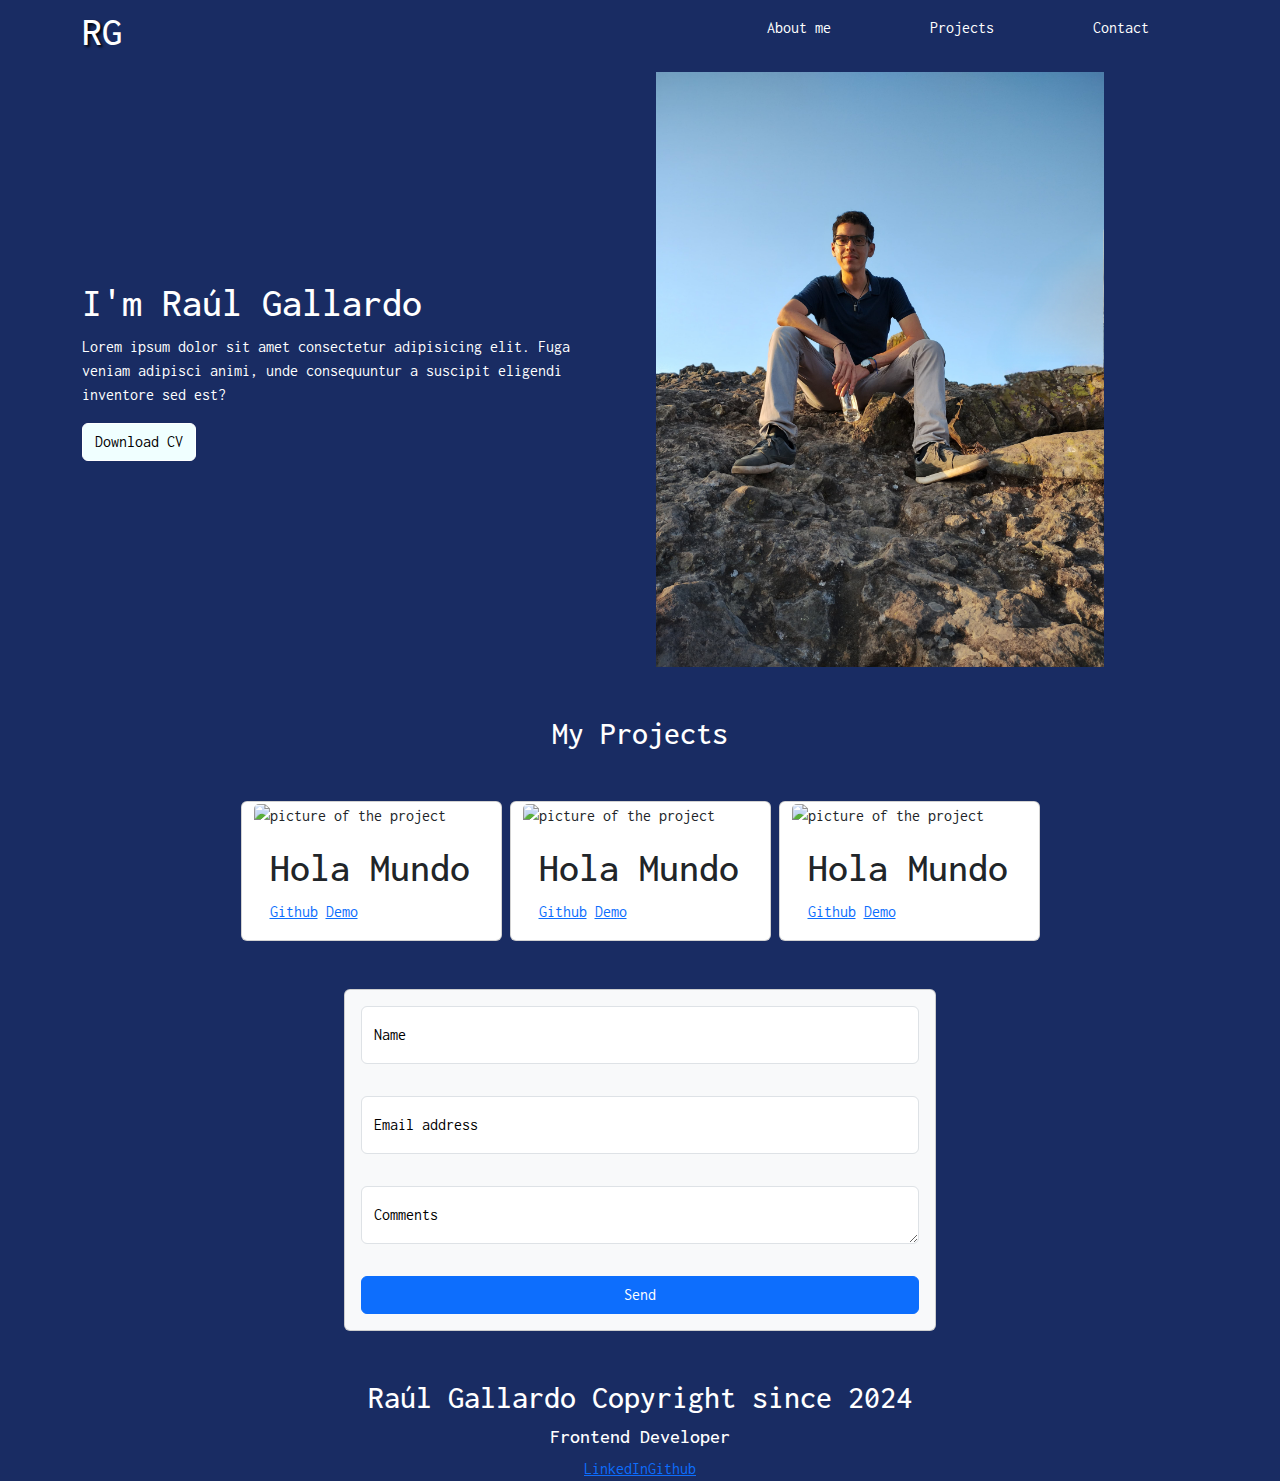
==== Portafolio-web/index.html @ 492ffdc8 "Adding classes and homeworks" ====
<!DOCTYPE html>
<html lang="en">

<head>
    <meta charset="UTF-8">
    <meta name="viewport" content="width=device-width, initial-scale=1.0">
    <title>Mi super Portafolio</title>
    <link rel="stylesheet" href="./assets/css/styles.css">
    <link href="https://cdn.jsdelivr.net/npm/bootstrap@5.3.3/dist/css/bootstrap.min.css" rel="stylesheet"
        integrity="sha384-QWTKZyjpPEjISv5WaRU9OFeRpok6YctnYmDr5pNlyT2bRjXh0JMhjY6hW+ALEwIH" crossorigin="anonymous">
</head>

<body class="body">
    <div class="container">

        <header class="header">
            <section>
                <nav class="navbar">
                    <section class="logo">
                        <h2><span>R</span>G</h2>
                    </section>
                    <ul class="menu-navbar">
                        <li><a href="#">About me</a></li>
                        <li><a href="#">Projects</a></li>
                        <li><a href="#">Contact</a></li>
                    </ul>
                </nav>
            </section>
        </header>

        <main class="main-content">
            <section class="bio">
                <h1>I'm Raúl Gallardo</h1>
                <p>Lorem ipsum dolor sit amet consectetur adipisicing elit. Fuga veniam adipisci animi, unde
                    consequuntur a suscipit eligendi inventore sed est?</p>
                <a href="#" class="btn btn-outline-success">Download CV</a>
            </section>
            <section class="img-container">
                <img src="./assets/images/IMG-20240304-WA0087.jpg" alt="personal picture of Raúl Gallardo">
            </section>
        </main>

        <section class="projects-container m-5">
            <section class="projects-header m-5">
                <h2 class="text-center">My Projects</h2>
            </section>
            <section class="projects-box ">
                <div class="row grid gap-2 d-flex justify-content-center">
                    <article class="card col-3 ">
                        <section>
                            <img class="card-img-top"
                                src="https://sergiosanz.dev/static/b0ad08bfda05fba464bf2927db87772d/6df68/html-css.png"
                                alt="picture of the project">
                        </section>
                        <section class="card-body">
                            <section class="card-title">
                                <h1>Hola Mundo</h1>
                            </section>
                            <section class="card-links">
                                <a href="#">Github</a>
                                <a href="#">Demo</a>
                            </section>
                        </section>
                    </article> <!-- card -->

                    <article class="card col-3">
                        <section>
                            <img class="card-img-top"
                                src="https://sergiosanz.dev/static/b0ad08bfda05fba464bf2927db87772d/6df68/html-css.png"
                                alt="picture of the project">
                        </section>
                        <section class="card-body">
                            <section class="card-title">
                                <h1>Hola Mundo</h1>
                            </section>
                            <section class="card-links">
                                <a href="#">Github</a>
                                <a href="#">Demo</a>
                            </section>
                        </section>
                    </article> <!-- card -->

                    <article class="card col-3">
                        <section>
                            <img class="card-img-top"
                                src="https://sergiosanz.dev/static/b0ad08bfda05fba464bf2927db87772d/6df68/html-css.png"
                                alt="picture of the project">
                        </section>
                        <section class="card-body">
                            <section class="card-title">
                                <h1>Hola Mundo</h1>
                            </section>
                            <section class="card-links">
                                <a href="#">Github</a>
                                <a href="#">Demo</a>
                            </section>
                        </section>
                    </article> <!-- card -->

                </div>
            </section>
        </section>

    </div>


    <section class="contact-form d-flex justify-content-center m-5">
        <form action="#" class="card col-6 bg-light">

            <section class="form-floating m-3">
                <input type="text" class="form-control" id="floatingInput" placeholder="Jhon Doe">
                <label for="floatingInput" class="text-black">Name</label>
            </section>
            
            <section class="form-floating m-3">
                <input type="email" class="form-control" id="floatingInput" placeholder="name@example.com">
                <label for="floatingInput" class="text-black">Email address</label>
            </section>

            <section class="form-floating m-3">
                <textarea class="form-control" placeholder="Leave a comment here" id="floatingTextarea"></textarea>
                <label for="floatingTextarea" class="text-black">Comments</label>
            </section>

            <a href="#" class="btn btn-primary m-3">Send</a>
        </form>

    </section>


    <footer class="footer-section">
        <section class="footer-content">
            <h2 class="text-center">Raúl Gallardo Copyright since 2024</h2>
            <h5 class="text-center">Frontend Developer</h5>
        </section>
        <section class="social-networks d-flex justify-content-center">
            <a href="#">LinkedIn</a>
            <a href="#">Github</a>
            <a href="#"></a>
        </section>
    </footer>

</body>

</html>
---- Portafolio-web/assets/css/styles.css ----
@import url('https://fonts.googleapis.com/css2?family=Inconsolata:wght@200..900&display=swap');

.body{
    background-color: #192c63;
    color: #FFFFFF;
    font-family: "Inconsolata", monospace !important;
}

/* Header Section */

.header .navbar .logo h2{
    font-size: 2.5em !important;
}
.header .navbar .logo span{
    text-shadow: 2px 2px 3px #000;
}

.header .navbar .menu-navbar{
    width: 40vw;
    display: flex;
    justify-content: space-around;
    list-style: none;
}

.header .navbar .menu-navbar li a{
    text-decoration: none;
    color: white;
}

/* Main Section */

.main-content{
    display: grid;
    grid-template-columns: 1fr 1fr;
    gap: 2rem;
    align-items: center;
}

.main-content .img-container img{
    width: 35vw;
    gap: 2rem;
}

/* Boton */

.btn-outline-success{
    background-color: azure !important;
    color: black !important;
    border-color: white !important;
    transition: 0.5s;
}

.btn-outline-success:hover{
    background-color:blueviolet !important;
    color: black !important;
    border-color: blueviolet !important;
    transition: 0.5s;
}
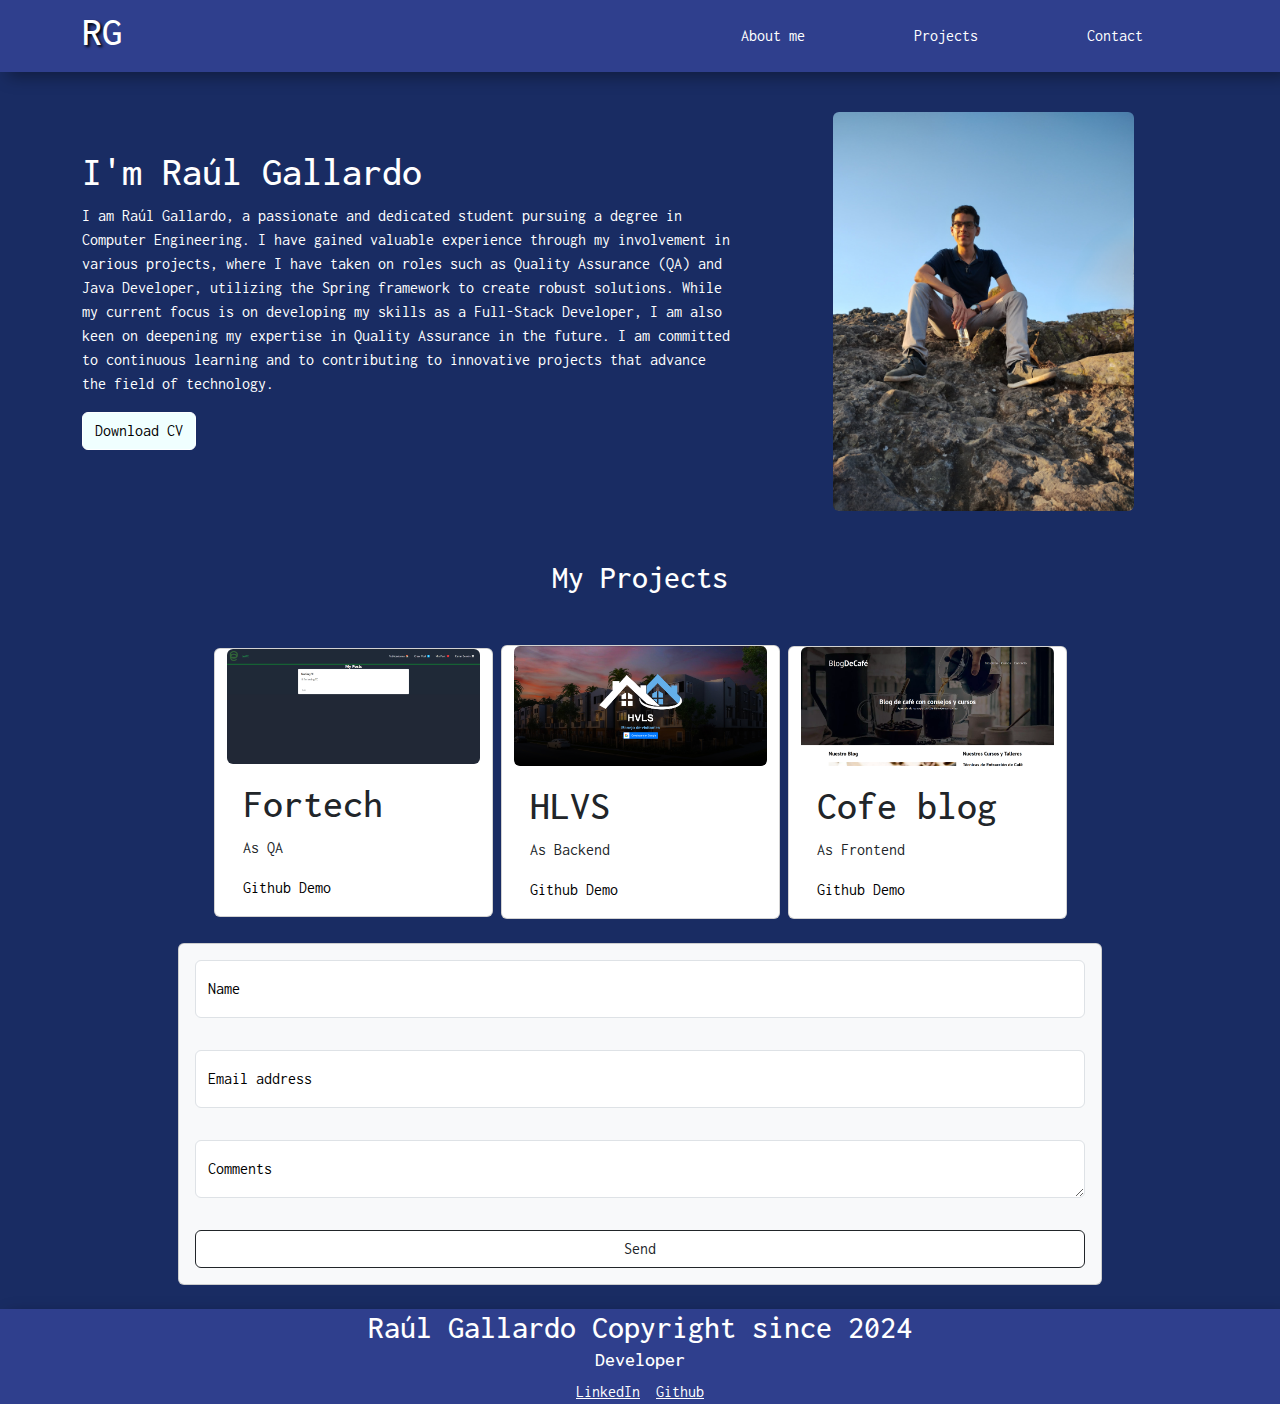
==== commit e89790d8: "finish portafolio-web" ====
--- a/Portafolio-web/index.html
+++ b/Portafolio-web/index.html
@@ -4,57 +4,82 @@
 <head>
     <meta charset="UTF-8">
     <meta name="viewport" content="width=device-width, initial-scale=1.0">
-    <title>Mi super Portafolio</title>
+    <title>Mi Portafolio</title>
     <link rel="stylesheet" href="./assets/css/styles.css">
     <link href="https://cdn.jsdelivr.net/npm/bootstrap@5.3.3/dist/css/bootstrap.min.css" rel="stylesheet"
         integrity="sha384-QWTKZyjpPEjISv5WaRU9OFeRpok6YctnYmDr5pNlyT2bRjXh0JMhjY6hW+ALEwIH" crossorigin="anonymous">
 </head>
 
 <body class="body">
-    <div class="container">
-
-        <header class="header">
-            <section>
-                <nav class="navbar">
-                    <section class="logo">
-                        <h2><span>R</span>G</h2>
-                    </section>
-                    <ul class="menu-navbar">
+    <header class="header">
+        <section class="container">
+            <nav class="navbar d-flex flex-md-row flex-column align-items-center">
+                <section class="logo">
+                    <h2><span>R</span>G</h2>
+                </section>
+                <div class="list d-flex justify-content-center text-center">
+                    <ul class="menu-navbar d-flex flex-md-row flex-column align-items-center m-0 p-0">
                         <li><a href="#">About me</a></li>
                         <li><a href="#">Projects</a></li>
                         <li><a href="#">Contact</a></li>
                     </ul>
-                </nav>
-            </section>
-        </header>
+                </div>
+            </nav>
+        </section>
+    </header>
 
-        <main class="main-content">
+    <div class="container">
+        <main class="main-content d-flex flex-column flex-md-row mt-3">
             <section class="bio">
                 <h1>I'm Raúl Gallardo</h1>
-                <p>Lorem ipsum dolor sit amet consectetur adipisicing elit. Fuga veniam adipisci animi, unde
-                    consequuntur a suscipit eligendi inventore sed est?</p>
+                <p>I am Raúl Gallardo, a passionate and dedicated student pursuing a degree in Computer Engineering. I
+                    have gained valuable experience through my involvement in various projects, where I have taken on
+                    roles such as Quality Assurance (QA) and Java Developer, utilizing the Spring framework to create
+                    robust solutions. While my current focus is on developing my skills as a Full-Stack Developer, I am
+                    also keen on deepening my expertise in Quality Assurance in the future. I am committed to continuous
+                    learning and to contributing to innovative projects that advance the field of technology.</p>
                 <a href="#" class="btn btn-outline-success">Download CV</a>
             </section>
-            <section class="img-container">
-                <img src="./assets/images/IMG-20240304-WA0087.jpg" alt="personal picture of Raúl Gallardo">
+            <section class="img-container pt-md-4 pt-3 d-flex justify-content-center">
+                <img src="./assets/images/IMG-20240304-WA0087.jpg" alt="personal picture of Raúl Gallardo"
+                    class="rounded">
             </section>
         </main>
 
-        <section class="projects-container m-5">
+        <section class="projects-container m-0">
             <section class="projects-header m-5">
                 <h2 class="text-center">My Projects</h2>
             </section>
-            <section class="projects-box ">
-                <div class="row grid gap-2 d-flex justify-content-center">
-                    <article class="card col-3 ">
+            <section class="projects-box">
+                <div
+                    class="projects-box__container row gap-2 d-flex flex-column flex-sm-row justify-content-center m-0 align-items-center">
+                    <article class="card col-md-3 col-9 project-card">
                         <section>
-                            <img class="card-img-top"
-                                src="https://sergiosanz.dev/static/b0ad08bfda05fba464bf2927db87772d/6df68/html-css.png"
+                            <img class="card-img-top card__img rounded"
+                                src="./assets/images/Captura de pantalla 2023-11-21 192719.png"
                                 alt="picture of the project">
                         </section>
                         <section class="card-body">
                             <section class="card-title">
-                                <h1>Hola Mundo</h1>
+                                <h1>Fortech</h1>
+                                <p>As QA</p>
+                            </section>
+                            <section class="card-links">
+                                <a href="https://github.com/nrecinos2001/finances-blog">Github</a>
+                                <a href="#">Demo</a>
+                            </section>
+                        </section>
+                    </article> <!-- card -->
+
+                    <article class="card col-md-3 col-9 project-card">
+                        <section>
+                            <img class="card-img-top card__img rounded"
+                                src="./assets/images/Screenshot 2024-08-27 211734.png" alt="picture of the project">
+                        </section>
+                        <section class="card-body">
+                            <section class="card-title">
+                                <h1>HLVS</h1>
+                                <p>As Backend</p>
                             </section>
                             <section class="card-links">
                                 <a href="#">Github</a>
@@ -63,36 +88,19 @@
                         </section>
                     </article> <!-- card -->
 
-                    <article class="card col-3">
+                    <article class="card col-md-3 col-9 project-card">
                         <section>
-                            <img class="card-img-top"
-                                src="https://sergiosanz.dev/static/b0ad08bfda05fba464bf2927db87772d/6df68/html-css.png"
-                                alt="picture of the project">
+                            <img class="card-img-top card__img rounded"
+                                src="./assets/images/Screenshot 2024-08-27 211931.png" alt="picture of the project">
                         </section>
                         <section class="card-body">
                             <section class="card-title">
-                                <h1>Hola Mundo</h1>
+                                <h1>Cofe blog</h1>
+                                <p>As Frontend</p>
                             </section>
                             <section class="card-links">
-                                <a href="#">Github</a>
-                                <a href="#">Demo</a>
-                            </section>
-                        </section>
-                    </article> <!-- card -->
-
-                    <article class="card col-3">
-                        <section>
-                            <img class="card-img-top"
-                                src="https://sergiosanz.dev/static/b0ad08bfda05fba464bf2927db87772d/6df68/html-css.png"
-                                alt="picture of the project">
-                        </section>
-                        <section class="card-body">
-                            <section class="card-title">
-                                <h1>Hola Mundo</h1>
-                            </section>
-                            <section class="card-links">
-                                <a href="#">Github</a>
-                                <a href="#">Demo</a>
+                                <a href="https://github.com/Rals14/Coffee-blog">Github</a>
+                                <a href="https://blogdecafe-ralsdev.netlify.app/">Demo</a>
                             </section>
                         </section>
                     </article> <!-- card -->
@@ -104,14 +112,14 @@
     </div>
 
 
-    <section class="contact-form d-flex justify-content-center m-5">
-        <form action="#" class="card col-6 bg-light">
+    <section class="contact-form d-flex justify-content-center m-4">
+        <form action="#" class="card col-9 bg-light">
 
             <section class="form-floating m-3">
                 <input type="text" class="form-control" id="floatingInput" placeholder="Jhon Doe">
                 <label for="floatingInput" class="text-black">Name</label>
             </section>
-            
+
             <section class="form-floating m-3">
                 <input type="email" class="form-control" id="floatingInput" placeholder="name@example.com">
                 <label for="floatingInput" class="text-black">Email address</label>
@@ -122,21 +130,20 @@
                 <label for="floatingTextarea" class="text-black">Comments</label>
             </section>
 
-            <a href="#" class="btn btn-primary m-3">Send</a>
+            <a href="#" class="btn btn-primary m-3 bg-white text-dark border-dark">Send</a>
         </form>
 
     </section>
 
 
     <footer class="footer-section">
-        <section class="footer-content">
-            <h2 class="text-center">Raúl Gallardo Copyright since 2024</h2>
-            <h5 class="text-center">Frontend Developer</h5>
+        <section class="footer-content d-flex flex-column align-items-center">
+            <h2 class="text-center m-0">Raúl Gallardo Copyright since 2024</h2>
+            <h5 class="text-center">Developer</h5>
         </section>
-        <section class="social-networks d-flex justify-content-center">
-            <a href="#">LinkedIn</a>
-            <a href="#">Github</a>
-            <a href="#"></a>
+        <section class="social-networks d-flex justify-content-center gap-3">
+            <a href="https://www.linkedin.com/in/rgallardodev/">LinkedIn</a>
+            <a href="https://github.com/Rals14">Github</a>
         </section>
     </footer>
 
--- a/Portafolio-web/assets/css/styles.css
+++ b/Portafolio-web/assets/css/styles.css
@@ -6,11 +6,29 @@
     font-family: "Inconsolata", monospace !important;
 }
 
+a{
+    text-decoration: none !important;
+}
+
+
 /* Header Section */
+
+.header{
+    background-color: #2f3f8d;
+    box-shadow: 8px 5px 15px rgba(0,0,0,0.35);
+}
 
 .header .navbar .logo h2{
     font-size: 2.5em !important;
+    cursor: pointer;
+    transition: 0.3s;
 }
+
+.header .navbar .logo h2:hover{
+    font-size: 2.6em !important;
+    transition: 0.3s;
+}
+
 .header .navbar .logo span{
     text-shadow: 2px 2px 3px #000;
 }
@@ -25,6 +43,12 @@
 .header .navbar .menu-navbar li a{
     text-decoration: none;
     color: white;
+    transition: 0.3s;
+}
+
+.header .navbar .menu-navbar li a:hover{
+    font-size: large;
+    transition: 0.3s;
 }
 
 /* Main Section */
@@ -37,8 +61,20 @@
 }
 
 .main-content .img-container img{
-    width: 35vw;
+    width: 100%;
     gap: 2rem;
+}
+
+@media (min-width: 768px){
+    .main-content .img-container img{
+        width: 70%;
+    }    
+}
+
+.card__img{
+    width: 100%;
+    height: 100%;
+    object-fit: cover;
 }
 
 /* Boton */
@@ -51,8 +87,56 @@
 }
 
 .btn-outline-success:hover{
-    background-color:blueviolet !important;
-    color: black !important;
-    border-color: blueviolet !important;
+    background-color:black !important;
+    color: white !important;
+    border-color: black !important;
     transition: 0.5s;
+}
+
+/* Projects */
+
+/* Cards */
+
+@media (min-width: 768px) and (max-width: 992px){
+    .project-card h1{
+        font-size: 1.5em;
+    }    
+    
+}
+
+.project-card a{
+    color:black;
+}
+
+.project-card a:hover{
+    font-size: large;
+}
+
+.project-card:hover{
+    transform: scale(1.01);
+    transition: 0.5s;
+}
+
+.btn:hover{
+    background-color: black !important;
+    color: white !important;
+    border-color: black !important;
+    transition: 0.5s;
+}
+
+/*Footer*/
+
+.footer-section{
+    background-color: #2f3f8d;
+    color: white;
+    box-shadow: 8px 5px 15px rgba(0,0,0,0.35);
+}
+
+.footer-section a{
+    color: white !important;
+    text-decoration: underline !important;
+}
+
+.footer-section a:hover{
+    font-size: large;
 }